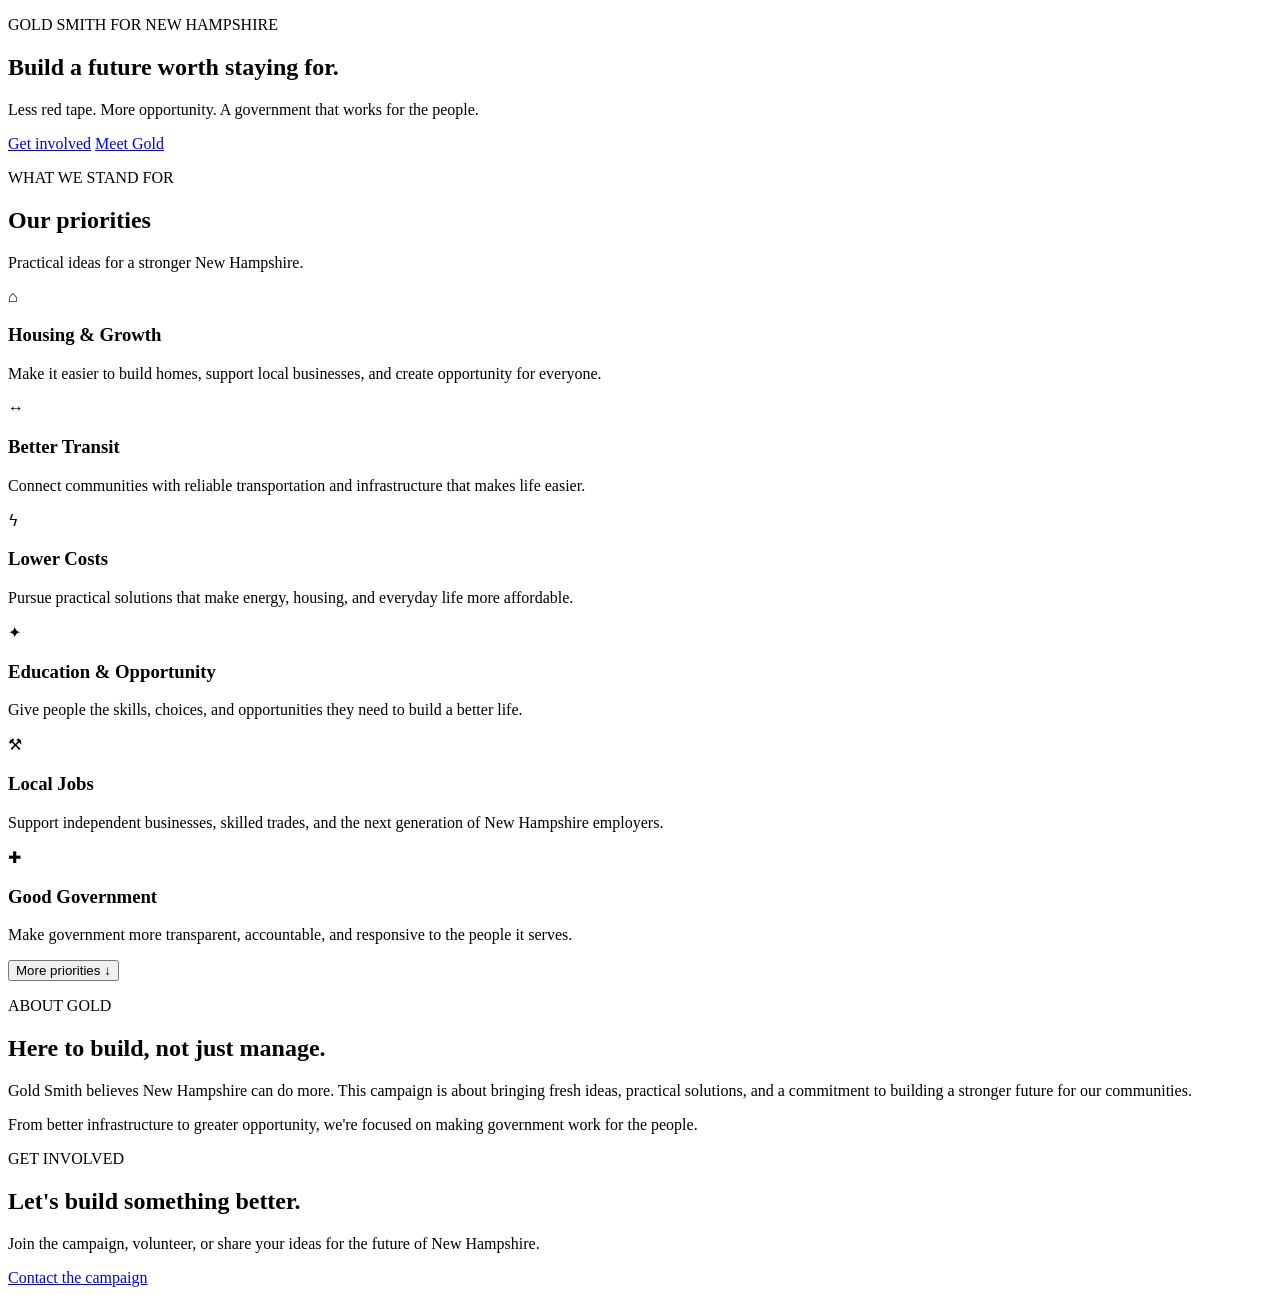
==== index.html @ 5d1d4432 "Create index.html" ====
<!DOCTYPE html>
<html lang="en">
<head>
  <meta charset="UTF-8">
  <meta name="viewport" content="width=device-width, initial-scale=1.0">
  <meta name="description" content="Gold Smith — Building a better future for New Hampshire.">
  <title>Gold Smith | For New Hampshire</title>
  <link rel="stylesheet" href="style.css">
</head>
<body>
  <div id="site-header"></div>

  <main>
    <section class="hero">
      <div class="container hero-content">
        <p class="eyebrow green">GOLD SMITH FOR NEW HAMPSHIRE</p>
        <h1>Build a future worth staying for.</h1>
        <p class="hero-description">
          Less red tape. More opportunity. A government that works
          for the people.
        </p>
        <div class="hero-buttons">
          <a href="#get-involved" class="button button-green">Get involved</a>
          <a href="#about" class="button button-outline">Meet Gold</a>
        </div>
      </div>
    </section>

    <section class="priorities section" id="priorities">
      <div class="container">
        <div class="section-heading">
          <p class="eyebrow orange">WHAT WE STAND FOR</p>
          <h2>Our priorities</h2>
          <p>Practical ideas for a stronger New Hampshire.</p>
        </div>

        <div class="priority-grid">
          <article class="priority-card green-card">
            <span class="priority-icon">⌂</span>
            <h3>Housing & Growth</h3>
            <p>
              Make it easier to build homes, support local businesses,
              and create opportunity for everyone.
            </p>
          </article>

          <article class="priority-card orange-card">
            <span class="priority-icon">↔</span>
            <h3>Better Transit</h3>
            <p>
              Connect communities with reliable transportation and
              infrastructure that makes life easier.
            </p>
          </article>

          <article class="priority-card purple-card">
            <span class="priority-icon">ϟ</span>
            <h3>Lower Costs</h3>
            <p>
              Pursue practical solutions that make energy, housing,
              and everyday life more affordable.
            </p>
          </article>

          <div class="more-priorities" id="more-priorities">
            <article class="priority-card green-card">
              <span class="priority-icon">✦</span>
              <h3>Education & Opportunity</h3>
              <p>
                Give people the skills, choices, and opportunities
                they need to build a better life.
              </p>
            </article>

            <article class="priority-card orange-card">
              <span class="priority-icon">⚒</span>
              <h3>Local Jobs</h3>
              <p>
                Support independent businesses, skilled trades,
                and the next generation of New Hampshire employers.
              </p>
            </article>

            <article class="priority-card purple-card">
              <span class="priority-icon">✚</span>
              <h3>Good Government</h3>
              <p>
                Make government more transparent, accountable,
                and responsive to the people it serves.
              </p>
            </article>
          </div>
        </div>

        <button class="more-link" id="more-button"
                aria-expanded="false"
                aria-controls="more-priorities">
          <span>More priorities</span>
          <span class="arrow">↓</span>
        </button>
      </div>
    </section>

    <section class="about section" id="about">
      <div class="container about-layout">
        <div>
          <p class="eyebrow purple">ABOUT GOLD</p>
          <h2>Here to build, not just manage.</h2>
        </div>
        <div>
          <p>
            Gold Smith believes New Hampshire can do more. This campaign
            is about bringing fresh ideas, practical solutions, and a
            commitment to building a stronger future for our communities.
          </p>
          <p>
            From better infrastructure to greater opportunity, we're
            focused on making government work for the people.
          </p>
        </div>
      </div>
    </section>

    <section class="cta section" id="get-involved">
      <div class="container cta-content">
        <p class="eyebrow green">GET INVOLVED</p>
        <h2>Let's build something better.</h2>
        <p>
          Join the campaign, volunteer, or share your ideas for the
          future of New Hampshire.
        </p>
        <a href="mailto:hello@example.com" class="button button-green">
          Contact the campaign
        </a>
      </div>
    </section>
  </main>

  <div id="site-footer"></div>

  <script src="script.js"></script>
</body>
</html>
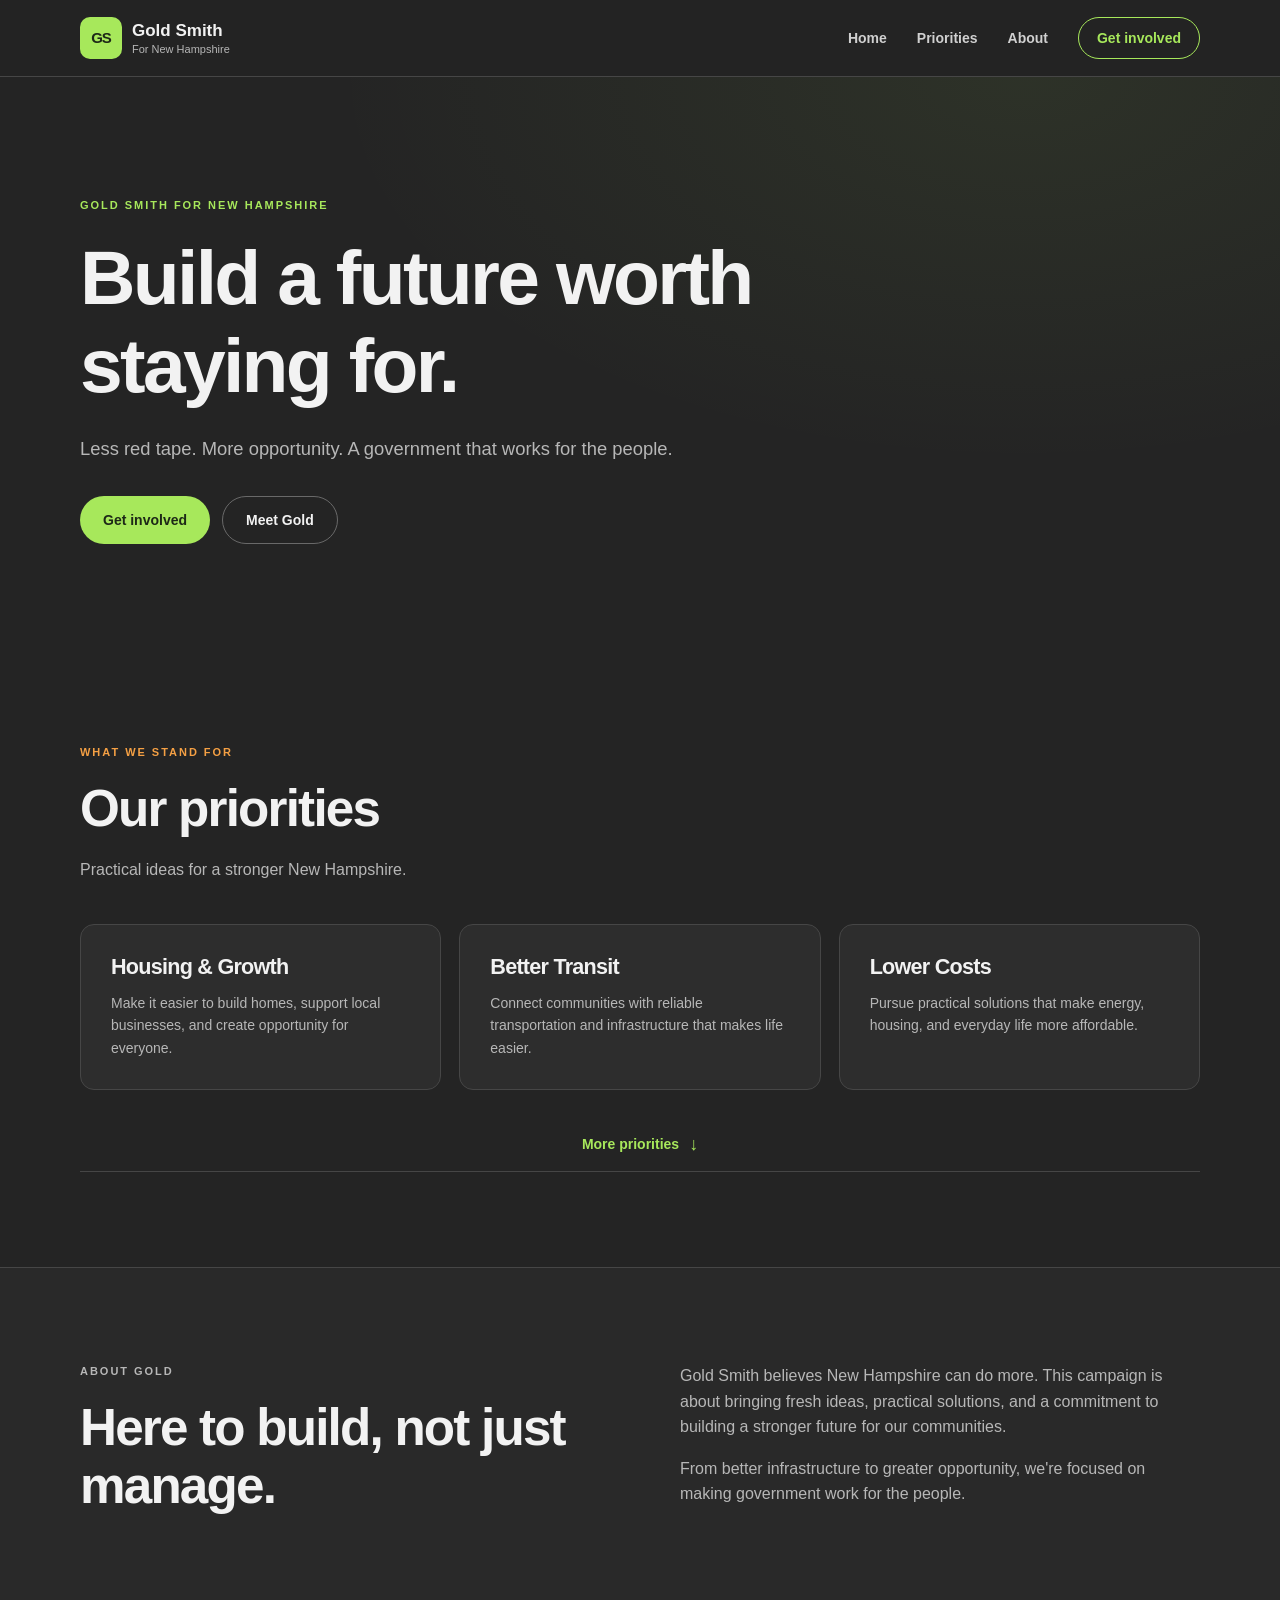
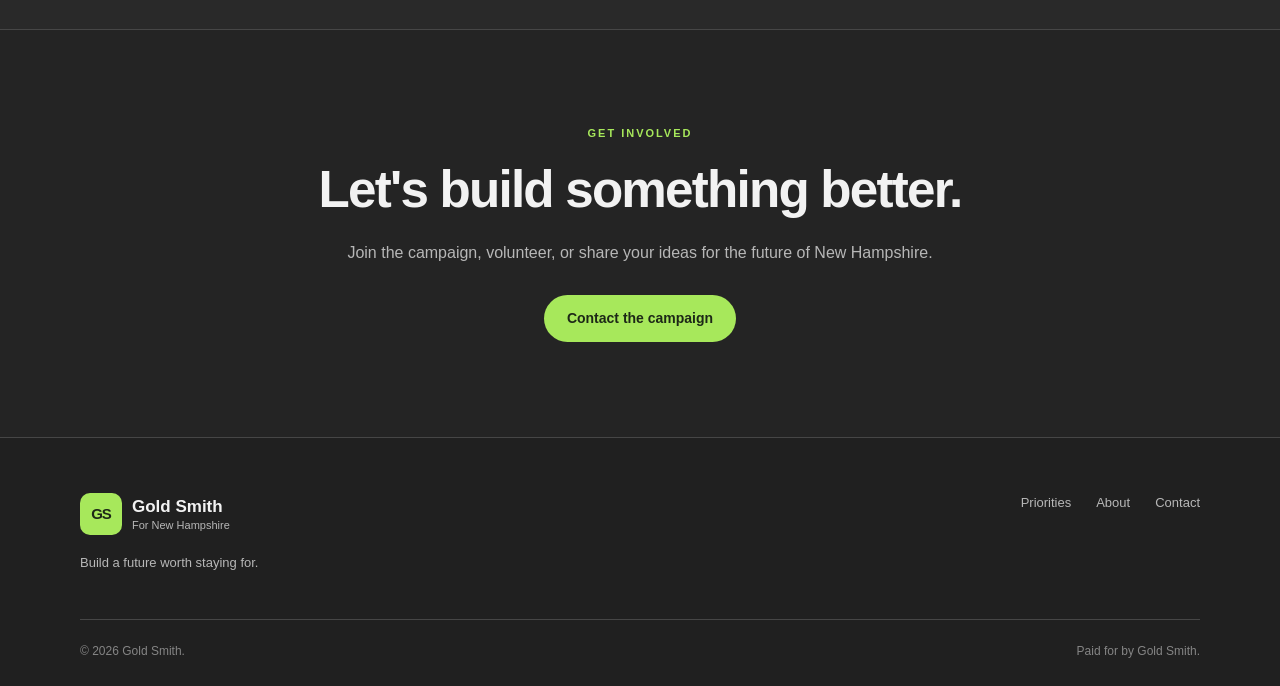
==== commit 082fa493: "Update index.html" ====
--- a/index.html
+++ b/index.html
@@ -36,8 +36,7 @@
         </div>
 
         <div class="priority-grid">
-          <article class="priority-card green-card">
-            <span class="priority-icon">⌂</span>
+          <article class="priority-card">
             <h3>Housing & Growth</h3>
             <p>
               Make it easier to build homes, support local businesses,
@@ -45,8 +44,7 @@
             </p>
           </article>
 
-          <article class="priority-card orange-card">
-            <span class="priority-icon">↔</span>
+          <article class="priority-card">
             <h3>Better Transit</h3>
             <p>
               Connect communities with reliable transportation and
@@ -54,8 +52,7 @@
             </p>
           </article>
 
-          <article class="priority-card purple-card">
-            <span class="priority-icon">ϟ</span>
+          <article class="priority-card">
             <h3>Lower Costs</h3>
             <p>
               Pursue practical solutions that make energy, housing,
@@ -64,8 +61,7 @@
           </article>
 
           <div class="more-priorities" id="more-priorities">
-            <article class="priority-card green-card">
-              <span class="priority-icon">✦</span>
+            <article class="priority-card">
               <h3>Education & Opportunity</h3>
               <p>
                 Give people the skills, choices, and opportunities
@@ -73,8 +69,7 @@
               </p>
             </article>
 
-            <article class="priority-card orange-card">
-              <span class="priority-icon">⚒</span>
+            <article class="priority-card">
               <h3>Local Jobs</h3>
               <p>
                 Support independent businesses, skilled trades,
@@ -82,8 +77,7 @@
               </p>
             </article>
 
-            <article class="priority-card purple-card">
-              <span class="priority-icon">✚</span>
+            <article class="priority-card">
               <h3>Good Government</h3>
               <p>
                 Make government more transparent, accountable,
--- a/style.css
+++ b/style.css
@@ -0,0 +1,560 @@
+
+:root {
+  --background: #242424;
+  --surface: #2d2d2d;
+  --surface-light: #353535;
+  --text: #f2f2f2;
+  --muted: #b7b7b7;
+  --border: #464646;
+  --green: #a7e85b;
+  --green-dark: #24351b;
+  --orange: #f5a044;
+  --purple: #c39aff;
+  --max-width: 1120px;
+  --radius: 14px;
+}
+
+* {
+  box-sizing: border-box;
+}
+
+html {
+  scroll-behavior: smooth;
+  scroll-padding-top: 90px;
+}
+
+body {
+  margin: 0;
+  background: var(--background);
+  color: var(--text);
+  font-family: Arial, Helvetica, sans-serif;
+  font-size: 16px;
+  line-height: 1.6;
+}
+
+a {
+  color: inherit;
+  text-decoration: none;
+}
+
+button {
+  font: inherit;
+}
+
+.container {
+  width: min(var(--max-width), calc(100% - 40px));
+  margin-inline: auto;
+}
+
+/* Shared header */
+
+.site-header {
+  position: sticky;
+  top: 0;
+  z-index: 100;
+  background: rgba(36, 36, 36, 0.96);
+  border-bottom: 1px solid var(--border);
+  backdrop-filter: blur(12px);
+}
+
+.nav-container {
+  display: flex;
+  align-items: center;
+  justify-content: space-between;
+  min-height: 76px;
+  gap: 24px;
+}
+
+.brand {
+  display: inline-flex;
+  align-items: center;
+  gap: 10px;
+  flex-shrink: 0;
+}
+
+.brand-mark {
+  display: grid;
+  place-items: center;
+  width: 42px;
+  height: 42px;
+  border-radius: 10px;
+  background: var(--green);
+  color: #1d2817;
+  font-size: 15px;
+  font-weight: 800;
+  letter-spacing: -1px;
+}
+
+.brand strong {
+  display: block;
+  font-size: 17px;
+  line-height: 1.3;
+}
+
+.brand small {
+  display: block;
+  color: var(--muted);
+  font-size: 11px;
+  line-height: 1.3;
+}
+
+.main-nav {
+  display: flex;
+  align-items: center;
+  gap: 30px;
+  font-size: 14px;
+  font-weight: 600;
+}
+
+.main-nav a {
+  color: #d0d0d0;
+  transition: color 0.2s ease;
+}
+
+.main-nav a:hover {
+  color: var(--green);
+}
+
+.main-nav .nav-cta {
+  padding: 9px 18px;
+  border: 1px solid var(--green);
+  border-radius: 999px;
+  color: var(--green);
+}
+
+.main-nav .nav-cta:hover {
+  background: var(--green);
+  color: #1d2817;
+}
+
+.menu-toggle {
+  display: none;
+  width: 42px;
+  height: 42px;
+  padding: 9px;
+  border: 1px solid var(--border);
+  border-radius: 8px;
+  background: transparent;
+  cursor: pointer;
+}
+
+.menu-toggle span {
+  display: block;
+  height: 2px;
+  margin: 5px 0;
+  background: var(--text);
+}
+
+/* Typography */
+
+h1,
+h2,
+h3,
+p {
+  margin-top: 0;
+}
+
+h1,
+h2,
+h3 {
+  letter-spacing: -0.035em;
+  line-height: 1.15;
+}
+
+h1 {
+  max-width: 780px;
+  margin-bottom: 25px;
+  font-size: clamp(2.8rem, 6vw, 5.2rem);
+  font-weight: 750;
+}
+
+h2 {
+  margin-bottom: 18px;
+  font-size: clamp(2rem, 4vw, 3.4rem);
+  font-weight: 750;
+}
+
+h3 {
+  margin-bottom: 12px;
+  font-size: 1.35rem;
+}
+
+.eyebrow {
+  margin-bottom: 18px;
+  font-size: 11px;
+  font-weight: 800;
+  letter-spacing: 0.18em;
+}
+
+.green {
+  color: var(--green);
+}
+
+.orange {
+  color: var(--orange);
+}
+
+.purple {
+  color: var(--purple);
+}
+
+/* Buttons */
+
+.button {
+  display: inline-flex;
+  align-items: center;
+  justify-content: center;
+  padding: 12px 23px;
+  border-radius: 999px;
+  font-size: 14px;
+  font-weight: 700;
+  transition: transform 0.2s ease, background 0.2s ease;
+}
+
+.button:hover {
+  transform: translateY(-2px);
+}
+
+.button-green {
+  background: var(--green);
+  color: #1d2817;
+}
+
+.button-green:hover {
+  background: #bdf17c;
+}
+
+.button-outline {
+  border: 1px solid #696969;
+  color: var(--text);
+}
+
+.button-outline:hover {
+  border-color: var(--green);
+  color: var(--green);
+}
+
+/* Hero */
+
+.hero {
+  padding: 120px 0 105px;
+  background:
+    radial-gradient(
+      ellipse at 80% 0%,
+      rgba(167, 232, 91, 0.07),
+      transparent 48%
+    );
+}
+
+.hero-content {
+  max-width: var(--max-width);
+}
+
+.hero-description {
+  max-width: 600px;
+  margin-bottom: 32px;
+  color: var(--muted);
+  font-size: 1.15rem;
+}
+
+.hero-buttons {
+  display: flex;
+  flex-wrap: wrap;
+  gap: 12px;
+}
+
+/* Sections */
+
+.section {
+  padding: 95px 0;
+}
+
+.section-heading {
+  max-width: 640px;
+  margin-bottom: 42px;
+}
+
+.section-heading > p:last-child {
+  color: var(--muted);
+}
+
+/* Priority cards */
+
+.priority-grid {
+  display: grid;
+  grid-template-columns: repeat(3, 1fr);
+  gap: 18px;
+}
+
+.priority-card {
+  padding: 30px;
+  border: 1px solid var(--border);
+  border-radius: var(--radius);
+  background: var(--surface);
+}
+
+.priority-card p {
+  margin-bottom: 0;
+  color: var(--muted);
+  font-size: 14px;
+}
+
+.priority-icon {
+  display: grid;
+  place-items: center;
+  width: 45px;
+  height: 45px;
+  margin-bottom: 25px;
+  border-radius: 10px;
+  font-size: 25px;
+  font-weight: 700;
+}
+
+.green-card {
+  border-top: 3px solid var(--green);
+}
+
+.green-card .priority-icon {
+  background: rgba(167, 232, 91, 0.12);
+  color: var(--green);
+}
+
+.orange-card {
+  border-top: 3px solid var(--orange);
+}
+
+.orange-card .priority-icon {
+  background: rgba(245, 160, 68, 0.12);
+  color: var(--orange);
+}
+
+.purple-card {
+  border-top: 3px solid var(--purple);
+}
+
+.purple-card .priority-icon {
+  background: rgba(195, 154, 255, 0.12);
+  color: var(--purple);
+}
+
+.more-priorities {
+  display: none;
+  grid-column: 1 / -1;
+  grid-template-columns: repeat(3, 1fr);
+  gap: 18px;
+}
+
+.more-priorities.is-visible {
+  display: grid;
+}
+
+.more-link {
+  display: flex;
+  align-items: center;
+  justify-content: center;
+  gap: 10px;
+  width: 100%;
+  margin-top: 28px;
+  padding: 12px;
+  border: 0;
+  border-bottom: 1px solid var(--border);
+  background: transparent;
+  color: var(--green);
+  cursor: pointer;
+  font-size: 14px;
+  font-weight: 700;
+}
+
+.more-link:hover {
+  color: #c5f98b;
+}
+
+.more-link .arrow {
+  font-size: 18px;
+}
+
+/* About */
+
+.about {
+  background: #292929;
+  border-top: 1px solid var(--border);
+  border-bottom: 1px solid var(--border);
+}
+
+.about-layout {
+  display: grid;
+  grid-template-columns: 1fr 1fr;
+  gap: 80px;
+}
+
+.about-layout p {
+  color: var(--muted);
+}
+
+.about-layout p:last-child {
+  margin-bottom: 0;
+}
+
+/* Call to action */
+
+.cta {
+  text-align: center;
+}
+
+.cta-content {
+  max-width: 660px;
+}
+
+.cta h2 {
+  margin-bottom: 20px;
+}
+
+.cta p:not(.eyebrow) {
+  margin-bottom: 30px;
+  color: var(--muted);
+}
+
+/* Footer */
+
+.site-footer {
+  border-top: 1px solid var(--border);
+  padding: 55px 0 25px;
+  background: #202020;
+}
+
+.footer-content {
+  display: flex;
+  justify-content: space-between;
+  gap: 35px;
+}
+
+.footer-tagline {
+  margin: 18px 0 0;
+  color: var(--muted);
+  font-size: 13px;
+}
+
+.footer-links {
+  display: flex;
+  align-items: flex-start;
+  flex-wrap: wrap;
+  gap: 25px;
+  font-size: 13px;
+  color: var(--muted);
+}
+
+.footer-links a:hover {
+  color: var(--green);
+}
+
+.footer-bottom {
+  display: flex;
+  justify-content: space-between;
+  flex-wrap: wrap;
+  gap: 15px;
+  margin-top: 45px;
+  padding-top: 22px;
+  border-top: 1px solid var(--border);
+  color: #858585;
+  font-size: 12px;
+}
+
+.footer-bottom p {
+  margin-bottom: 0;
+}
+
+/* Mobile */
+
+@media (max-width: 768px) {
+  .container {
+    width: min(var(--max-width), calc(100% - 32px));
+  }
+
+  .nav-container {
+    min-height: 68px;
+  }
+
+  .menu-toggle {
+    display: block;
+  }
+
+  .main-nav {
+    display: none;
+    position: absolute;
+    top: 68px;
+    left: 0;
+    right: 0;
+    flex-direction: column;
+    align-items: stretch;
+    gap: 0;
+    padding: 10px 16px 18px;
+    background: #242424;
+    border-bottom: 1px solid var(--border);
+  }
+
+  .main-nav.is-open {
+    display: flex;
+  }
+
+  .main-nav a {
+    padding: 13px 0;
+    border-bottom: 1px solid var(--border);
+  }
+
+  .main-nav .nav-cta {
+    margin-top: 12px;
+    padding: 11px 18px;
+    text-align: center;
+    border: 1px solid var(--green);
+  }
+
+  .hero {
+    padding: 80px 0 75px;
+  }
+
+  .hero-description {
+    font-size: 1rem;
+  }
+
+  .section {
+    padding: 70px 0;
+  }
+
+  .priority-grid {
+    grid-template-columns: 1fr;
+  }
+
+  .more-priorities {
+    grid-template-columns: 1fr;
+  }
+
+  .about-layout {
+    grid-template-columns: 1fr;
+    gap: 20px;
+  }
+
+  .footer-content {
+    flex-direction: column;
+  }
+
+  .footer-links {
+    gap: 20px;
+  }
+
+  .footer-bottom {
+    flex-direction: column;
+    gap: 5px;
+  }
+}
+
+@media (prefers-reduced-motion: reduce) {
+  html {
+    scroll-behavior: auto;
+  }
+
+  *,
+  *::before,
+  *::after {
+    transition-duration: 0.01ms !important;
+  }
+}
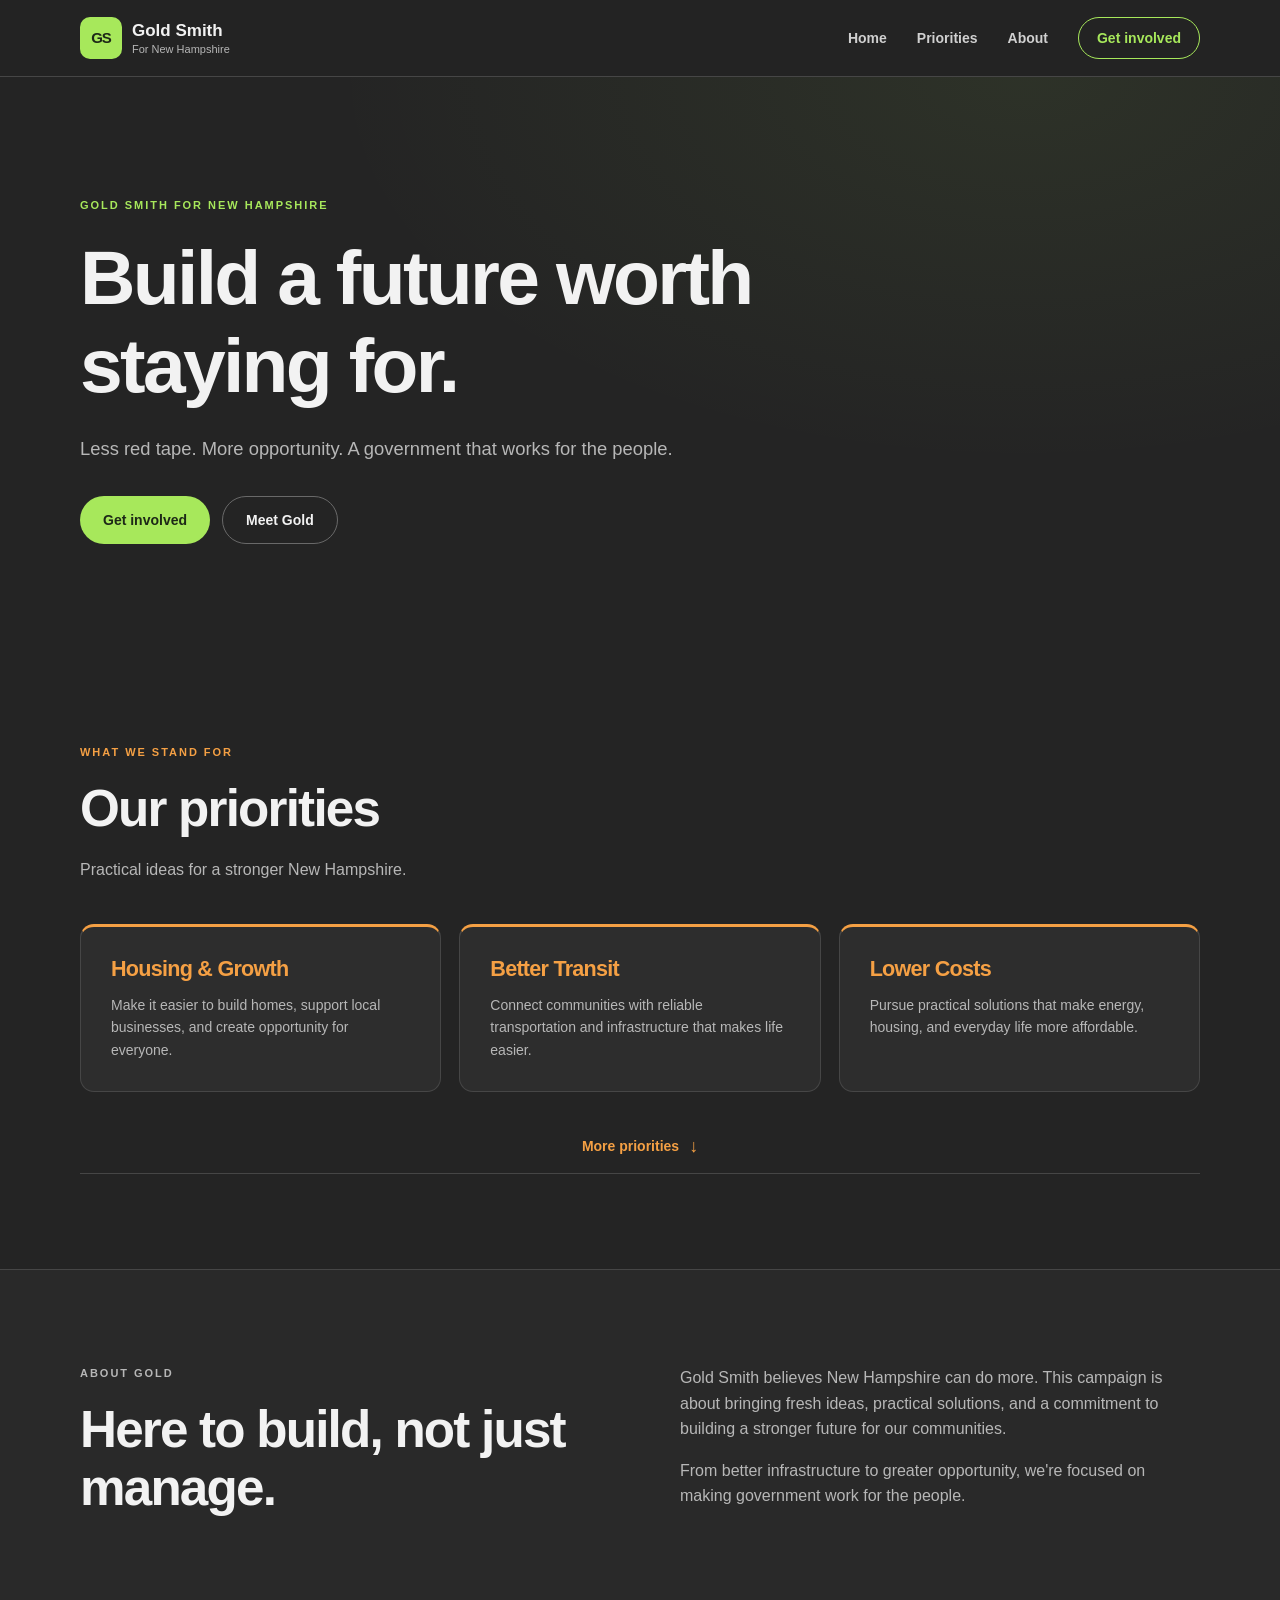
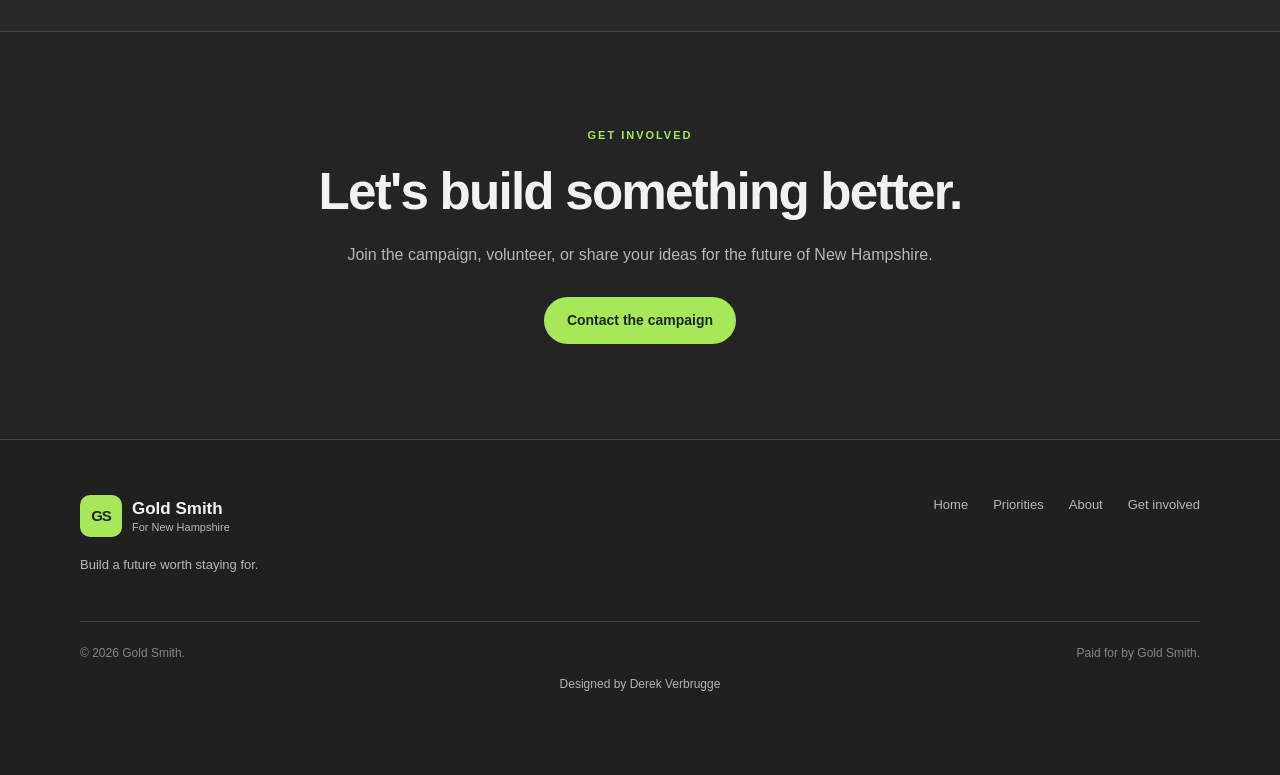
==== commit dd7a7cc0: "Show three cards with expandable remaining cards" ====
--- a/index.html
+++ b/index.html
@@ -61,7 +61,7 @@
           </article>
 
           <div class="more-priorities" id="more-priorities">
-            <article class="priority-card">
+            <article class="priority-card" hidden>
               <h3>Education & Opportunity</h3>
               <p>
                 Give people the skills, choices, and opportunities
@@ -69,7 +69,7 @@
               </p>
             </article>
 
-            <article class="priority-card">
+            <article class="priority-card" hidden>
               <h3>Local Jobs</h3>
               <p>
                 Support independent businesses, skilled trades,
@@ -77,13 +77,13 @@
               </p>
             </article>
 
-            <article class="priority-card">
+            <article class="priority-card" hidden>
               <h3>Good Government</h3>
               <p>
                 Make government more transparent, accountable,
                 and responsive to the people it serves.
               </p>
-            </article>
+            </article><button type="button" id="more-cards" aria-expanded="false" class="button" style="grid-column:1/-1;justify-self:center">More</button>
           </div>
         </div>
 
@@ -134,5 +134,5 @@
   <div id="site-footer"></div>
 
   <script src="script.js"></script>
-</body>
+<script>document.getElementById('more-cards').addEventListener('click',e=>{const b=e.currentTarget,open=b.getAttribute('aria-expanded')!=='true';document.querySelectorAll('.priority-card').forEach((c,i)=>c.hidden=i>=3&&!open);b.setAttribute('aria-expanded',String(open));b.textContent=open?'Show less':'More'});</script></body>
 </html>
--- a/style.css
+++ b/style.css
@@ -7,7 +7,6 @@
   --muted: #b7b7b7;
   --border: #464646;
   --green: #a7e85b;
-  --green-dark: #24351b;
   --orange: #f5a044;
   --purple: #c39aff;
   --max-width: 1120px;
@@ -46,7 +45,7 @@
   margin-inline: auto;
 }
 
-/* Shared header */
+/* Header */
 
 .site-header {
   position: sticky;
@@ -289,53 +288,22 @@
 .priority-card {
   padding: 30px;
   border: 1px solid var(--border);
+  border-top: 3px solid var(--orange);
   border-radius: var(--radius);
   background: var(--surface);
 }
 
+.priority-card h3 {
+  color: var(--orange);
+}
+
 .priority-card p {
   margin-bottom: 0;
   color: var(--muted);
   font-size: 14px;
 }
 
-.priority-icon {
-  display: grid;
-  place-items: center;
-  width: 45px;
-  height: 45px;
-  margin-bottom: 25px;
-  border-radius: 10px;
-  font-size: 25px;
-  font-weight: 700;
-}
-
-.green-card {
-  border-top: 3px solid var(--green);
-}
-
-.green-card .priority-icon {
-  background: rgba(167, 232, 91, 0.12);
-  color: var(--green);
-}
-
-.orange-card {
-  border-top: 3px solid var(--orange);
-}
-
-.orange-card .priority-icon {
-  background: rgba(245, 160, 68, 0.12);
-  color: var(--orange);
-}
-
-.purple-card {
-  border-top: 3px solid var(--purple);
-}
-
-.purple-card .priority-icon {
-  background: rgba(195, 154, 255, 0.12);
-  color: var(--purple);
-}
+/* All six cards use the same orange style. */
 
 .more-priorities {
   display: none;
@@ -359,14 +327,14 @@
   border: 0;
   border-bottom: 1px solid var(--border);
   background: transparent;
-  color: var(--green);
+  color: var(--orange);
   cursor: pointer;
   font-size: 14px;
   font-weight: 700;
 }
 
 .more-link:hover {
-  color: #c5f98b;
+  color: #ffc27d;
 }
 
 .more-link .arrow {
@@ -558,3 +526,12 @@
     transition-duration: 0.01ms !important;
   }
 }
+
+/* Keep the bottom overscroll area the same color as the footer. */
+html { background-color: #202020; }
+
+/* Footer developer credit alignment and bottom breathing room. */
+.site-footer .template-credit { text-align: center; margin: .75rem 0 0; padding-bottom: 3.5rem; }
+
+/* Website standards */
+a,a:visited,a:hover,a:active,a:focus{text-decoration:none!important}body{min-height:100vh;display:flex;flex-direction:column}main{flex:1}#site-footer{margin-top:auto}.template-credit{font-size:.75rem;text-align:center}.footer-links,.footer-navigation{flex-wrap:wrap} [hidden]{display:none!important}
